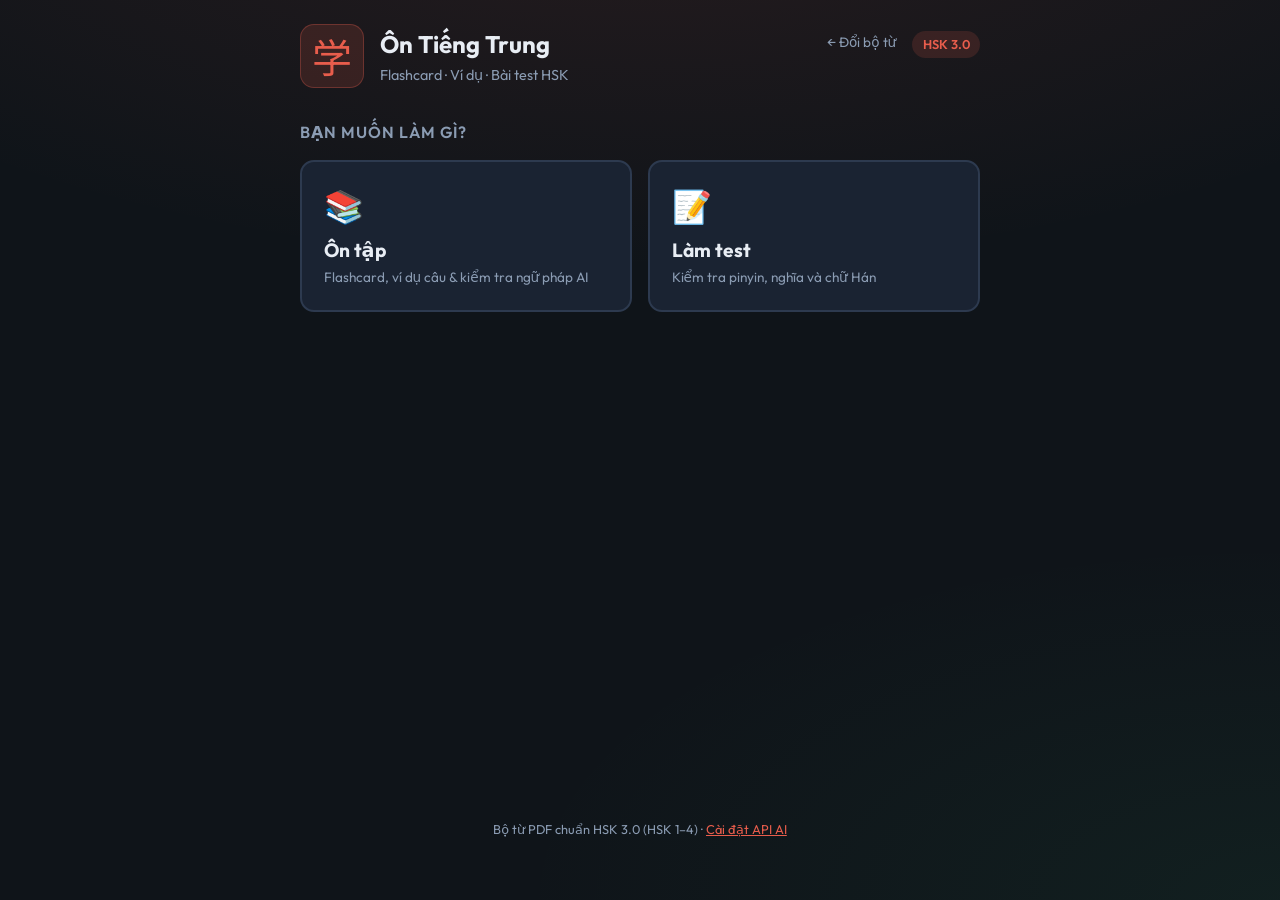
==== app.html @ 538da672 "Add HSK 2.0 vs 3.0 vocabulary picker with separate word lists. Landing page chooses vocab version; e" ====
<!DOCTYPE html>
<html lang="vi">
<head>
  <meta charset="UTF-8" />
  <meta name="viewport" content="width=device-width, initial-scale=1.0" />
  <title>Ôn Tiếng Trung — HSK</title>
  <meta name="description" content="Ôn tập và làm test từ vựng HSK" />
  <link rel="preconnect" href="https://fonts.googleapis.com" />
  <link rel="preconnect" href="https://fonts.gstatic.com" crossorigin />
  <link href="https://fonts.googleapis.com/css2?family=Noto+Sans+SC:wght@400;700&family=Outfit:wght@400;500;600;700&display=swap" rel="stylesheet" />
  <link rel="stylesheet" href="css/style.css?v=10" />
</head>
<body>
  <div class="app">
    <header class="header">
      <div class="logo">
        <span class="logo-hanzi">学</span>
        <div>
          <h1>Ôn Tiếng Trung</h1>
          <p id="appSubtitle">Flashcard · Ví dụ · Bài test HSK</p>
        </div>
      </div>
      <a href="#" class="version-switch" id="switchVersion">← Đổi bộ từ</a>
      <span class="study-badge" id="versionBadge"></span>
    </header>

    <main class="home">
      <!-- Bước 1: Ôn tập / Làm test -->
      <section class="nav-step" id="stepFlow">
        <h2>Bạn muốn làm gì?</h2>
        <div class="flow-grid">
          <button type="button" class="flow-card" data-flow="study">
            <span class="flow-icon">📚</span>
            <h3>Ôn tập</h3>
            <p>Flashcard, ví dụ câu &amp; kiểm tra ngữ pháp AI</p>
          </button>
          <button type="button" class="flow-card" data-flow="test">
            <span class="flow-icon">📝</span>
            <h3>Làm test</h3>
            <p>Kiểm tra pinyin, nghĩa và chữ Hán</p>
          </button>
        </div>
      </section>

      <!-- Bước 2: Chọn HSK -->
      <section class="nav-step hidden" id="stepLevel">
        <button type="button" class="btn-back-step" id="backToFlow">← Quay lại</button>
        <h2 id="levelStepTitle">Chọn cấp HSK</h2>
        <p class="step-context" id="flowContextLabel"></p>
        <div class="level-grid" id="levelGrid"></div>
      </section>

      <!-- Bước 3: Chọn chế độ con -->
      <section class="nav-step hidden" id="stepMode">
        <button type="button" class="btn-back-step" id="backToLevel">← Chọn cấp khác</button>
        <h2 id="modeStepTitle">Chọn nội dung</h2>
        <p class="step-context" id="selectedLevelLabel"></p>
        <div class="mode-grid" id="modeGrid"></div>
      </section>
    </main>

    <footer class="footer">
      <p id="footerDataNote">HSK 1–4 · <button type="button" class="link-btn" id="openApiSettings">Cài đặt API AI</button></p>
    </footer>
  </div>

  <dialog class="modal" id="apiModal">
    <form method="dialog" id="apiForm">
      <h3>Cài đặt AI (Gemini)</h3>
      <p class="modal-desc">Dùng để kiểm tra ngữ pháp ở phần <strong>Ví dụ</strong>. Lấy API key miễn phí tại <a href="https://aistudio.google.com/apikey" target="_blank" rel="noopener">Google AI Studio</a>. Key chỉ lưu trên trình duyệt của bạn.</p>
      <label class="field">
        <span>Gemini API Key</span>
        <input type="password" id="apiKeyInput" class="answer-input" placeholder="AIza..." autocomplete="off" />
      </label>
      <div class="modal-actions">
        <button type="button" class="btn btn-ghost" id="apiCancel">Hủy</button>
        <button type="submit" class="btn btn-primary">Lưu</button>
      </div>
    </form>
  </dialog>

  <script src="js/config.js?v=10"></script>
  <script src="js/ai-grammar.js?v=10"></script>
  <script src="js/home.js?v=10"></script>
</body>
</html>
---- css/style.css ----
:root {
  --bg: #0f1419;
  --surface: #1a2332;
  --surface-hover: #243044;
  --border: #2d3a4f;
  --text: #e8edf4;
  --text-muted: #8b9cb3;
  --accent: #e85d4c;
  --accent-soft: rgba(232, 93, 76, 0.15);
  --success: #3dd68c;
  --error: #f07178;
  --hanzi: #ffd166;
  --radius: 14px;
  --shadow: 0 12px 40px rgba(0, 0, 0, 0.35);
  font-family: "Outfit", system-ui, sans-serif;
}

*,
*::before,
*::after {
  box-sizing: border-box;
}

body {
  margin: 0;
  min-height: 100vh;
  background: var(--bg);
  background-image:
    radial-gradient(ellipse 80% 50% at 50% -20%, rgba(232, 93, 76, 0.12), transparent),
    radial-gradient(ellipse 60% 40% at 100% 100%, rgba(61, 214, 140, 0.06), transparent);
  color: var(--text);
  line-height: 1.5;
}

.app {
  max-width: 720px;
  margin: 0 auto;
  padding: 1.5rem 1.25rem 3rem;
  min-height: 100vh;
  display: flex;
  flex-direction: column;
}

.header {
  margin-bottom: 2rem;
  display: flex;
  flex-wrap: wrap;
  align-items: flex-start;
  gap: 0.75rem 1rem;
}

.header .logo {
  flex: 1;
  min-width: 200px;
}

.version-switch {
  font-size: 0.85rem;
  color: var(--text-muted);
  text-decoration: none;
  margin-top: 0.5rem;
}

.version-switch:hover {
  color: var(--accent);
}

#versionBadge {
  margin-top: 0.45rem;
}

.version-grid {
  display: grid;
  grid-template-columns: 1fr 1fr;
  gap: 1rem;
}

@media (max-width: 520px) {
  .version-grid {
    grid-template-columns: 1fr;
  }
}

.version-card {
  display: block;
  padding: 1.5rem 1.35rem;
  background: var(--surface);
  border: 2px solid var(--border);
  border-radius: var(--radius);
  text-decoration: none;
  color: inherit;
  transition: border-color 0.2s, transform 0.15s, background 0.2s;
}

.version-card:hover {
  transform: translateY(-2px);
}

.version-card-2:hover,
.version-card-2 {
  border-color: rgba(61, 214, 140, 0.45);
}

.version-card-2:hover {
  background: rgba(61, 214, 140, 0.08);
}

.version-card-3:hover,
.version-card-3 {
  border-color: rgba(232, 93, 76, 0.45);
}

.version-card-3:hover {
  background: var(--accent-soft);
}

.version-tag {
  display: inline-block;
  font-size: 0.7rem;
  font-weight: 700;
  text-transform: uppercase;
  letter-spacing: 0.08em;
  color: var(--text-muted);
  margin-bottom: 0.5rem;
}

.version-card h3 {
  margin: 0 0 0.35rem;
  font-size: 1.2rem;
}

.version-card p {
  margin: 0;
  font-size: 0.85rem;
  color: var(--text-muted);
}

.logo {
  display: flex;
  align-items: center;
  gap: 1rem;
}

.logo-hanzi {
  font-family: "Noto Sans SC", serif;
  font-size: 2.5rem;
  width: 4rem;
  height: 4rem;
  display: flex;
  align-items: center;
  justify-content: center;
  background: var(--accent-soft);
  color: var(--accent);
  border-radius: var(--radius);
  border: 1px solid rgba(232, 93, 76, 0.3);
}

.logo h1 {
  margin: 0;
  font-size: 1.5rem;
  font-weight: 700;
}

.logo p {
  margin: 0.2rem 0 0;
  color: var(--text-muted);
  font-size: 0.9rem;
}

.home {
  flex: 1;
}

.nav-step.hidden {
  display: none;
}

.nav-step {
  animation: fadeIn 0.3s ease;
}

.btn-back-step {
  font-family: inherit;
  font-size: 0.9rem;
  color: var(--text-muted);
  background: none;
  border: none;
  padding: 0;
  margin-bottom: 1rem;
  cursor: pointer;
}

.btn-back-step:hover {
  color: var(--accent);
}

.step-context {
  color: var(--text-muted);
  margin: -0.5rem 0 1.25rem;
  font-size: 0.95rem;
}

.flow-grid {
  display: grid;
  grid-template-columns: 1fr 1fr;
  gap: 1rem;
}

@media (max-width: 420px) {
  .flow-grid {
    grid-template-columns: 1fr;
  }
}

.flow-card {
  display: flex;
  flex-direction: column;
  align-items: flex-start;
  text-align: left;
  padding: 1.5rem 1.35rem;
  background: var(--surface);
  border: 2px solid var(--border);
  border-radius: var(--radius);
  color: inherit;
  font-family: inherit;
  cursor: pointer;
  transition: border-color 0.2s, background 0.2s, transform 0.15s;
}

.flow-card:hover {
  border-color: var(--accent);
  background: var(--surface-hover);
  transform: translateY(-2px);
}

.flow-icon {
  font-size: 2rem;
}

.flow-card h3 {
  margin: 0.75rem 0 0.35rem;
  font-size: 1.2rem;
}

.flow-card p {
  margin: 0;
  font-size: 0.85rem;
  color: var(--text-muted);
}

.nav-step h2 {
  font-size: 1rem;
  font-weight: 600;
  color: var(--text-muted);
  text-transform: uppercase;
  letter-spacing: 0.06em;
  margin: 0 0 1rem;
}

.link-btn {
  font-family: inherit;
  font-size: inherit;
  color: var(--accent);
  background: none;
  border: none;
  padding: 0;
  cursor: pointer;
  text-decoration: underline;
}

.level-section h2,
.mode-section h2 {
  font-size: 1rem;
  font-weight: 600;
  color: var(--text-muted);
  text-transform: uppercase;
  letter-spacing: 0.06em;
  margin: 0 0 1rem;
}

.level-grid {
  display: grid;
  grid-template-columns: repeat(3, 1fr);
  gap: 0.75rem;
}

@media (min-width: 480px) {
  .level-grid {
    grid-template-columns: repeat(6, 1fr);
  }
}

.level-btn {
  aspect-ratio: 1;
  border: 2px solid var(--border);
  background: var(--surface);
  color: var(--text);
  border-radius: var(--radius);
  font-family: inherit;
  font-size: 1.25rem;
  font-weight: 700;
  cursor: pointer;
  transition: border-color 0.2s, background 0.2s, transform 0.15s;
}

.level-btn:hover:not(:disabled) {
  border-color: var(--accent);
  background: var(--surface-hover);
  transform: translateY(-2px);
}

.level-btn.active {
  border-color: var(--accent);
  background: var(--accent-soft);
  color: var(--accent);
}

.level-btn:disabled {
  opacity: 0.45;
  cursor: not-allowed;
}

.level-btn .level-sub {
  display: block;
  font-size: 0.65rem;
  font-weight: 500;
  color: var(--text-muted);
  margin-top: 0.15rem;
}

.mode-section {
  margin-top: 2rem;
  animation: fadeIn 0.3s ease;
}

.mode-section.hidden {
  display: none;
}

.selected-level {
  color: var(--text-muted);
  margin: 0 0 1.25rem;
}

.selected-level strong {
  color: var(--hanzi);
}

.mode-grid {
  display: flex;
  flex-direction: column;
  gap: 0.75rem;
}

.mode-card {
  display: block;
  padding: 1.25rem 1.35rem;
  background: var(--surface);
  border: 1px solid var(--border);
  border-radius: var(--radius);
  text-decoration: none;
  color: inherit;
  transition: border-color 0.2s, background 0.2s;
}

.mode-card:hover {
  border-color: var(--accent);
  background: var(--surface-hover);
}

.mode-icon {
  font-size: 1.5rem;
}

.mode-card h3 {
  margin: 0.5rem 0 0.25rem;
  font-size: 1.05rem;
}

.mode-card p {
  margin: 0;
  font-size: 0.85rem;
  color: var(--text-muted);
}

.btn {
  font-family: inherit;
  font-size: 0.95rem;
  font-weight: 600;
  padding: 0.65rem 1.25rem;
  border-radius: 10px;
  border: none;
  cursor: pointer;
  transition: opacity 0.2s, transform 0.15s;
}

.btn:active {
  transform: scale(0.98);
}

.btn-primary {
  background: var(--accent);
  color: #fff;
}

.btn-primary:hover {
  opacity: 0.9;
}

.btn-danger {
  background: #e63946;
  color: #fff;
  border: 2px solid #e63946;
  font-weight: 700;
}

.btn-danger:hover:not(:disabled) {
  background: #d62839;
  border-color: #d62839;
}

.btn-danger.is-open {
  background: #9d0208;
  border-color: #9d0208;
}

.btn-danger:disabled {
  opacity: 0.4;
  cursor: not-allowed;
}

.btn-ghost {
  background: transparent;
  color: var(--text-muted);
  border: 1px solid var(--border);
  margin-top: 1rem;
}

.btn-ghost:hover {
  color: var(--text);
  border-color: var(--text-muted);
}

.btn-block {
  width: 100%;
  margin-top: 0.5rem;
}

.footer {
  margin-top: auto;
  padding-top: 2rem;
  text-align: center;
  font-size: 0.8rem;
  color: var(--text-muted);
}

/* Study pages */
.app-study {
  max-width: 640px;
}

.study-header {
  display: flex;
  flex-wrap: wrap;
  align-items: center;
  gap: 0.5rem 1rem;
  margin-bottom: 1.5rem;
}

.back-link {
  color: var(--text-muted);
  text-decoration: none;
  font-size: 0.9rem;
}

.back-link:hover {
  color: var(--accent);
}

.study-badge {
  background: var(--accent-soft);
  color: var(--accent);
  padding: 0.25rem 0.65rem;
  border-radius: 999px;
  font-size: 0.8rem;
  font-weight: 600;
}

.study-badge-mode {
  background: rgba(61, 214, 140, 0.15);
  color: var(--success);
}

.progress-text {
  margin-left: auto;
  font-size: 0.85rem;
  color: var(--text-muted);
}

/* Flashcard */
.flashcard-main {
  flex: 1;
  display: flex;
  flex-direction: column;
  align-items: center;
  width: 100%;
}

.flashcard-example {
  width: 100%;
  max-width: 420px;
  margin-top: 0.5rem;
}

.card-scene {
  perspective: 1200px;
  width: 100%;
  max-width: 420px;
  margin: 1rem 0;
}

.flashcard {
  position: relative;
  width: 100%;
  min-height: 280px;
  transform-style: preserve-3d;
  transition: transform 0.55s cubic-bezier(0.4, 0.2, 0.2, 1);
  cursor: pointer;
  outline: none;
}

.flashcard.flashcard-tall {
  min-height: 420px;
}

.flashcard.flipped {
  transform: rotateY(180deg);
}

.flashcard-face {
  position: absolute;
  inset: 0;
  backface-visibility: hidden;
  -webkit-backface-visibility: hidden;
  display: flex;
  flex-direction: column;
  align-items: center;
  justify-content: center;
  padding: 2rem 1.5rem;
  background: var(--surface);
  border: 1px solid var(--border);
  border-radius: var(--radius);
  box-shadow: var(--shadow);
}

.flashcard-back {
  transform: rotateY(180deg);
  align-items: stretch;
  justify-content: flex-start;
}

.card-back-scroll {
  width: 100%;
  max-height: 100%;
  overflow-y: auto;
  text-align: center;
  padding: 0.25rem 0;
}

.card-divider {
  border: none;
  border-top: 1px solid var(--border);
  margin: 1rem 0 0.75rem;
}

.card-example-block {
  width: 100%;
  text-align: left;
  margin-top: 0.25rem;
}

.card-ex-zh {
  font-family: "Noto Sans SC", serif;
  font-size: 1.05rem;
  line-height: 1.55;
  margin: 0 0 0.75rem;
  color: var(--hanzi);
  text-align: center;
}

.example-meaning-compact {
  margin-top: 0;
  padding: 0.75rem 0.85rem;
}

.btn-pinyin-sm {
  font-size: 0.9rem;
  padding: 0.6rem 0.85rem;
}

.flip-hint-front {
  margin-top: 1rem;
  font-size: 0.8rem;
  color: var(--text-muted);
}

.card-label {
  font-size: 0.7rem;
  text-transform: uppercase;
  letter-spacing: 0.08em;
  color: var(--text-muted);
  margin-bottom: 0.35rem;
}

.card-hanzi {
  font-family: "Noto Sans SC", serif;
  font-size: clamp(3rem, 12vw, 4.5rem);
  font-weight: 700;
  color: var(--hanzi);
  margin: 0;
  line-height: 1.2;
}

.card-pinyin {
  font-size: 1.75rem;
  color: var(--accent);
  margin: 0 0 1rem;
}

.card-meaning {
  font-size: 1.15rem;
  text-align: center;
  margin: 0;
  max-width: 90%;
}

.card-example {
  margin-top: 1rem;
  font-size: 0.85rem;
  color: var(--text-muted);
  text-align: center;
  font-family: "Noto Sans SC", serif;
}

.card-example.hidden {
  display: none;
}

.flip-hint {
  font-size: 0.8rem;
  color: var(--text-muted);
  margin: 0 0 1.5rem;
}

.study-controls {
  display: flex;
  gap: 0.5rem;
  flex-wrap: wrap;
  justify-content: center;
  align-items: center;
  width: 100%;
  max-width: 420px;
}

.study-controls .btn {
  margin-top: 0;
  min-width: 4.5rem;
}

.study-controls .btn-danger {
  min-width: 5.5rem;
  padding-left: 1rem;
  padding-right: 1rem;
}

.flashcard-main .example-pinyin-box {
  width: 100%;
  max-width: 420px;
}

.load-error {
  width: 100%;
  max-width: 420px;
  padding: 1.5rem;
  background: var(--surface);
  border: 1px solid var(--border);
  border-radius: var(--radius);
  text-align: center;
}

.load-error h2 {
  margin: 0 0 0.75rem;
  font-size: 1.1rem;
}

.load-error p {
  margin: 0 0 1rem;
  color: var(--text-muted);
  font-size: 0.9rem;
}

.load-error-meta {
  font-size: 0.75rem;
  word-break: break-all;
}

.load-error code {
  color: var(--accent);
}

/* Test */
.test-main {
  flex: 1;
}

.test-setup h2,
.test-result h2 {
  margin: 0 0 1.25rem;
  font-size: 1.25rem;
}

.field {
  display: block;
  margin-bottom: 1rem;
}

.field span {
  display: block;
  font-size: 0.85rem;
  color: var(--text-muted);
  margin-bottom: 0.35rem;
}

.field select {
  width: 100%;
  padding: 0.65rem 0.85rem;
  font-family: inherit;
  font-size: 1rem;
  background: var(--surface);
  border: 1px solid var(--border);
  border-radius: 10px;
  color: var(--text);
}

.hidden {
  display: none !important;
}

.quiz-progress {
  margin-bottom: 1.5rem;
}

.quiz-progress-bar {
  height: 6px;
  background: var(--border);
  border-radius: 999px;
  overflow: hidden;
  margin-bottom: 0.5rem;
}

.quiz-progress-fill {
  height: 100%;
  width: 0%;
  background: var(--accent);
  border-radius: 999px;
  transition: width 0.3s ease;
}

#quizProgressText {
  font-size: 0.85rem;
  color: var(--text-muted);
}

.quiz-prompt {
  background: var(--surface);
  border: 1px solid var(--border);
  border-radius: var(--radius);
  padding: 2rem 1.5rem;
  text-align: center;
  margin-bottom: 1.5rem;
  min-height: 160px;
  display: flex;
  flex-direction: column;
  align-items: center;
  justify-content: center;
}

.quiz-question {
  margin: 0;
  font-family: "Noto Sans SC", serif;
  font-size: clamp(2.5rem, 10vw, 3.5rem);
  font-weight: 700;
  color: var(--hanzi);
}

.quiz-question.prompt-vi {
  font-family: "Outfit", sans-serif;
  font-size: 1.35rem;
  color: var(--text);
  font-weight: 500;
}

.quiz-question.prompt-pinyin {
  font-family: "Outfit", sans-serif;
  font-size: 2rem;
  color: var(--accent);
  font-weight: 600;
}

.answer-form {
  display: flex;
  flex-direction: column;
  gap: 0.75rem;
}

.answer-input {
  width: 100%;
  padding: 0.85rem 1rem;
  font-size: 1.1rem;
  font-family: inherit;
  background: var(--surface);
  border: 2px solid var(--border);
  border-radius: 10px;
  color: var(--text);
}

.answer-input:focus {
  outline: none;
  border-color: var(--accent);
}

.quiz-feedback {
  margin-top: 1rem;
  padding: 1rem;
  border-radius: var(--radius);
}

.quiz-feedback.correct {
  background: rgba(61, 214, 140, 0.12);
  border: 1px solid rgba(61, 214, 140, 0.35);
}

.quiz-feedback.wrong {
  background: rgba(240, 113, 120, 0.12);
  border: 1px solid rgba(240, 113, 120, 0.35);
}

#feedbackText {
  margin: 0 0 0.5rem;
  font-weight: 600;
}

.correct-answer {
  margin: 0 0 1rem;
  color: var(--text-muted);
  font-size: 0.95rem;
}

.result-score {
  font-size: 2rem;
  font-weight: 700;
  color: var(--hanzi);
  margin: 0 0 1.5rem;
}

.result-list {
  list-style: none;
  padding: 0;
  margin: 0 0 1.5rem;
  max-height: 280px;
  overflow-y: auto;
}

.result-list li {
  padding: 0.5rem 0;
  border-bottom: 1px solid var(--border);
  font-size: 0.9rem;
  color: var(--text-muted);
}

.result-list .wrong-q {
  color: var(--error);
}

.btn-sm {
  margin-top: 0;
  padding: 0.35rem 0.75rem;
  font-size: 0.8rem;
}

/* Examples + AI */
.examples-main {
  flex: 1;
  display: flex;
  flex-direction: column;
  gap: 1.25rem;
}

.word-panel {
  background: var(--surface);
  border: 1px solid var(--border);
  border-radius: var(--radius);
  padding: 1.25rem;
  text-align: center;
}

.word-panel-hanzi {
  font-family: "Noto Sans SC", serif;
  font-size: 2.5rem;
  font-weight: 700;
  color: var(--hanzi);
  margin: 0.25rem 0;
}

.word-panel-meta {
  margin: 0;
  color: var(--text-muted);
  font-size: 0.95rem;
}

.example-ref,
.example-practice {
  background: var(--surface);
  border: 1px solid var(--border);
  border-radius: var(--radius);
  padding: 1.25rem;
}

.example-ref h2,
.example-practice h2 {
  margin: 0 0 0.75rem;
  font-size: 0.85rem;
  text-transform: uppercase;
  letter-spacing: 0.06em;
  color: var(--text-muted);
}

.example-zh {
  font-family: "Noto Sans SC", serif;
  font-size: 1.25rem;
  margin: 0 0 0.5rem;
  line-height: 1.6;
}

.example-meaning-box {
  margin-top: 1.25rem;
  padding: 1rem 1.1rem;
  background: rgba(61, 214, 140, 0.12);
  border: 1px solid rgba(61, 214, 140, 0.4);
  border-radius: 12px;
}

.example-vi-label,
.example-py-label {
  margin: 0 0 0.5rem;
  font-size: 0.75rem;
  font-weight: 700;
  text-transform: uppercase;
  letter-spacing: 0.08em;
  color: var(--success);
}

.example-vi {
  margin: 0;
  color: var(--text);
  font-size: 1.05rem;
  line-height: 1.6;
  font-weight: 500;
}

.btn-pinyin-toggle {
  display: block;
  width: 100%;
  margin-top: 1rem;
  font-family: inherit;
  font-size: 1rem;
  font-weight: 600;
  padding: 0.75rem 1rem;
  border-radius: 10px;
  border: 2px solid var(--accent);
  background: var(--accent-soft);
  color: var(--accent);
  cursor: pointer;
  transition: background 0.2s, transform 0.15s;
}

.btn-pinyin-toggle:hover:not(:disabled) {
  background: rgba(232, 93, 76, 0.25);
  transform: translateY(-1px);
}

.btn-pinyin-toggle.is-open {
  background: var(--accent);
  color: #fff;
}

.btn-pinyin-toggle:disabled {
  opacity: 0.5;
  cursor: not-allowed;
}

.example-pinyin-box {
  margin-top: 0.75rem;
  padding: 1rem 1.1rem;
  background: rgba(232, 93, 76, 0.1);
  border: 1px solid rgba(232, 93, 76, 0.35);
  border-radius: 12px;
  animation: fadeIn 0.25s ease;
}

.example-pinyin-box.is-collapsed {
  display: none;
}

.example-py-label {
  color: var(--accent);
}

.example-py {
  margin: 0;
  color: var(--accent);
  font-size: 1rem;
  line-height: 1.55;
}

.practice-hint {
  margin: 0 0 0.75rem;
  font-size: 0.9rem;
  color: var(--text-muted);
}

.example-textarea {
  width: 100%;
  padding: 0.85rem 1rem;
  font-size: 1.1rem;
  font-family: "Noto Sans SC", serif;
  background: var(--bg);
  border: 2px solid var(--border);
  border-radius: 10px;
  color: var(--text);
  resize: vertical;
  margin-bottom: 0.75rem;
}

.example-textarea:focus {
  outline: none;
  border-color: var(--accent);
}

.ai-loading {
  text-align: center;
  color: var(--text-muted);
  font-size: 0.9rem;
}

.ai-result {
  padding: 1rem 1.15rem;
  border-radius: var(--radius);
  border: 1px solid var(--border);
}

.ai-result.ai-pass {
  background: rgba(61, 214, 140, 0.1);
  border-color: rgba(61, 214, 140, 0.35);
}

.ai-result.ai-fail {
  background: rgba(240, 113, 120, 0.1);
  border-color: rgba(240, 113, 120, 0.35);
}

.ai-score-row {
  display: flex;
  align-items: center;
  gap: 0.75rem;
  margin-bottom: 0.5rem;
}

.ai-score {
  font-size: 1.5rem;
  font-weight: 700;
  color: var(--hanzi);
}

.ai-verdict {
  font-weight: 600;
  font-size: 0.9rem;
}

.ai-pass .ai-verdict {
  color: var(--success);
}

.ai-fail .ai-verdict {
  color: var(--error);
}

.ai-result.ai-error .ai-summary {
  color: var(--text);
  font-size: 0.95rem;
}

.ai-summary {
  margin: 0 0 0.75rem;
}

.ai-issues {
  margin: 0 0 0.75rem;
  padding-left: 1.25rem;
  color: var(--text-muted);
  font-size: 0.9rem;
}

.ai-suggestion {
  margin: 0;
  font-family: "Noto Sans SC", serif;
  font-size: 1rem;
  color: var(--accent);
}

.modal {
  border: 1px solid var(--border);
  border-radius: var(--radius);
  padding: 0;
  background: var(--surface);
  color: var(--text);
  max-width: 420px;
  width: calc(100% - 2rem);
}

.modal::backdrop {
  background: rgba(0, 0, 0, 0.6);
}

.modal form {
  padding: 1.5rem;
}

.modal h3 {
  margin: 0 0 0.5rem;
}

.modal-desc {
  font-size: 0.85rem;
  color: var(--text-muted);
  margin: 0 0 1rem;
}

.modal-desc a {
  color: var(--accent);
}

.modal-actions {
  display: flex;
  gap: 0.75rem;
  justify-content: flex-end;
  margin-top: 1rem;
}

.modal-actions .btn-ghost {
  margin-top: 0;
}

@keyframes fadeIn {
  from {
    opacity: 0;
    transform: translateY(8px);
  }
  to {
    opacity: 1;
    transform: translateY(0);
  }
}
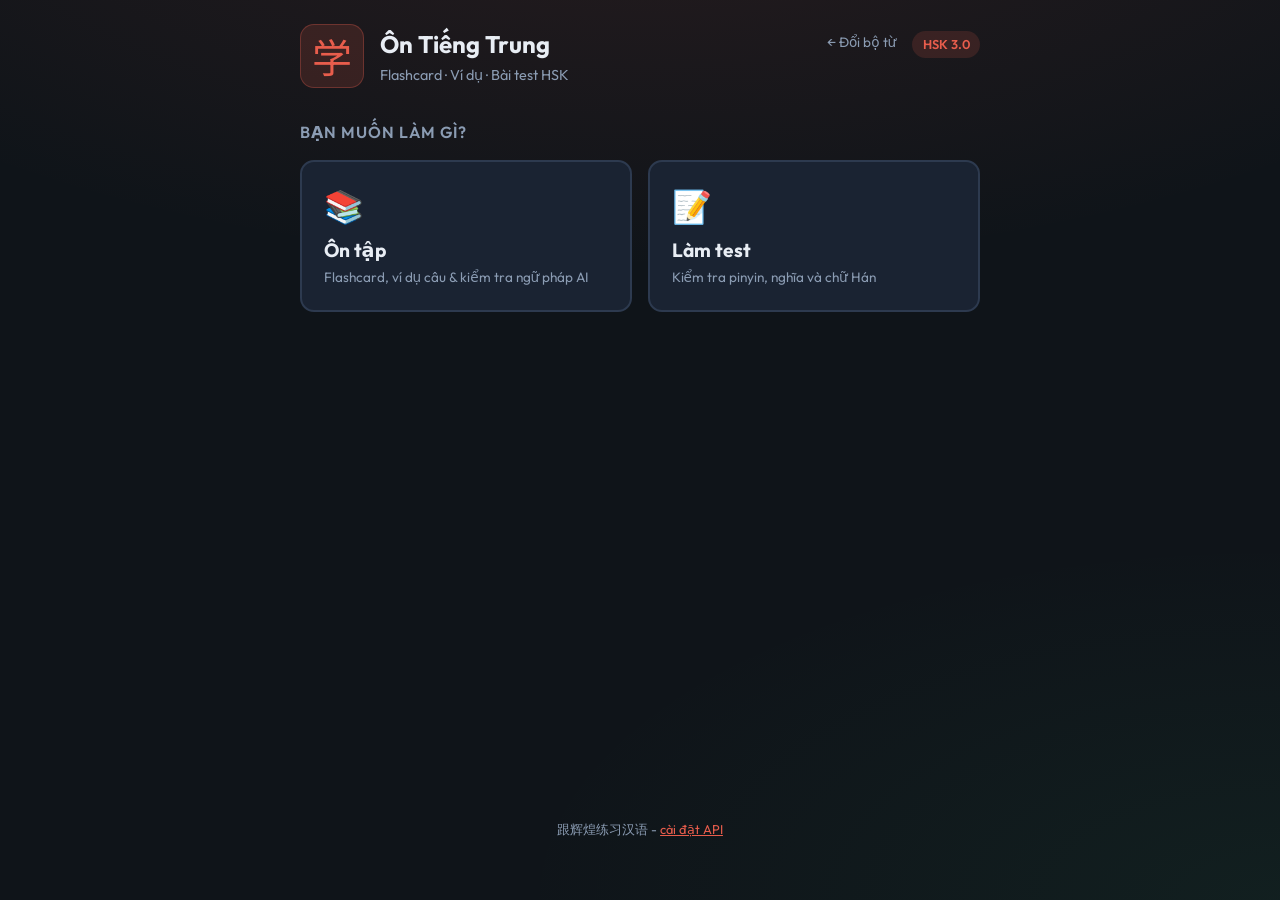
==== commit 321a4c0a: "Replace footer tagline with 跟辉煌练习汉语 across all pages. Co-authored-by: Cursor <cursoragent@cursor.com" ====
--- a/app.html
+++ b/app.html
@@ -60,7 +60,7 @@
     </main>
 
     <footer class="footer">
-      <p id="footerDataNote">HSK 1–4 · <button type="button" class="link-btn" id="openApiSettings">Cài đặt API AI</button></p>
+      <p id="footerDataNote">跟辉煌练习汉语 - <button type="button" class="link-btn" id="openApiSettings">cài đặt API</button></p>
     </footer>
   </div>
 
